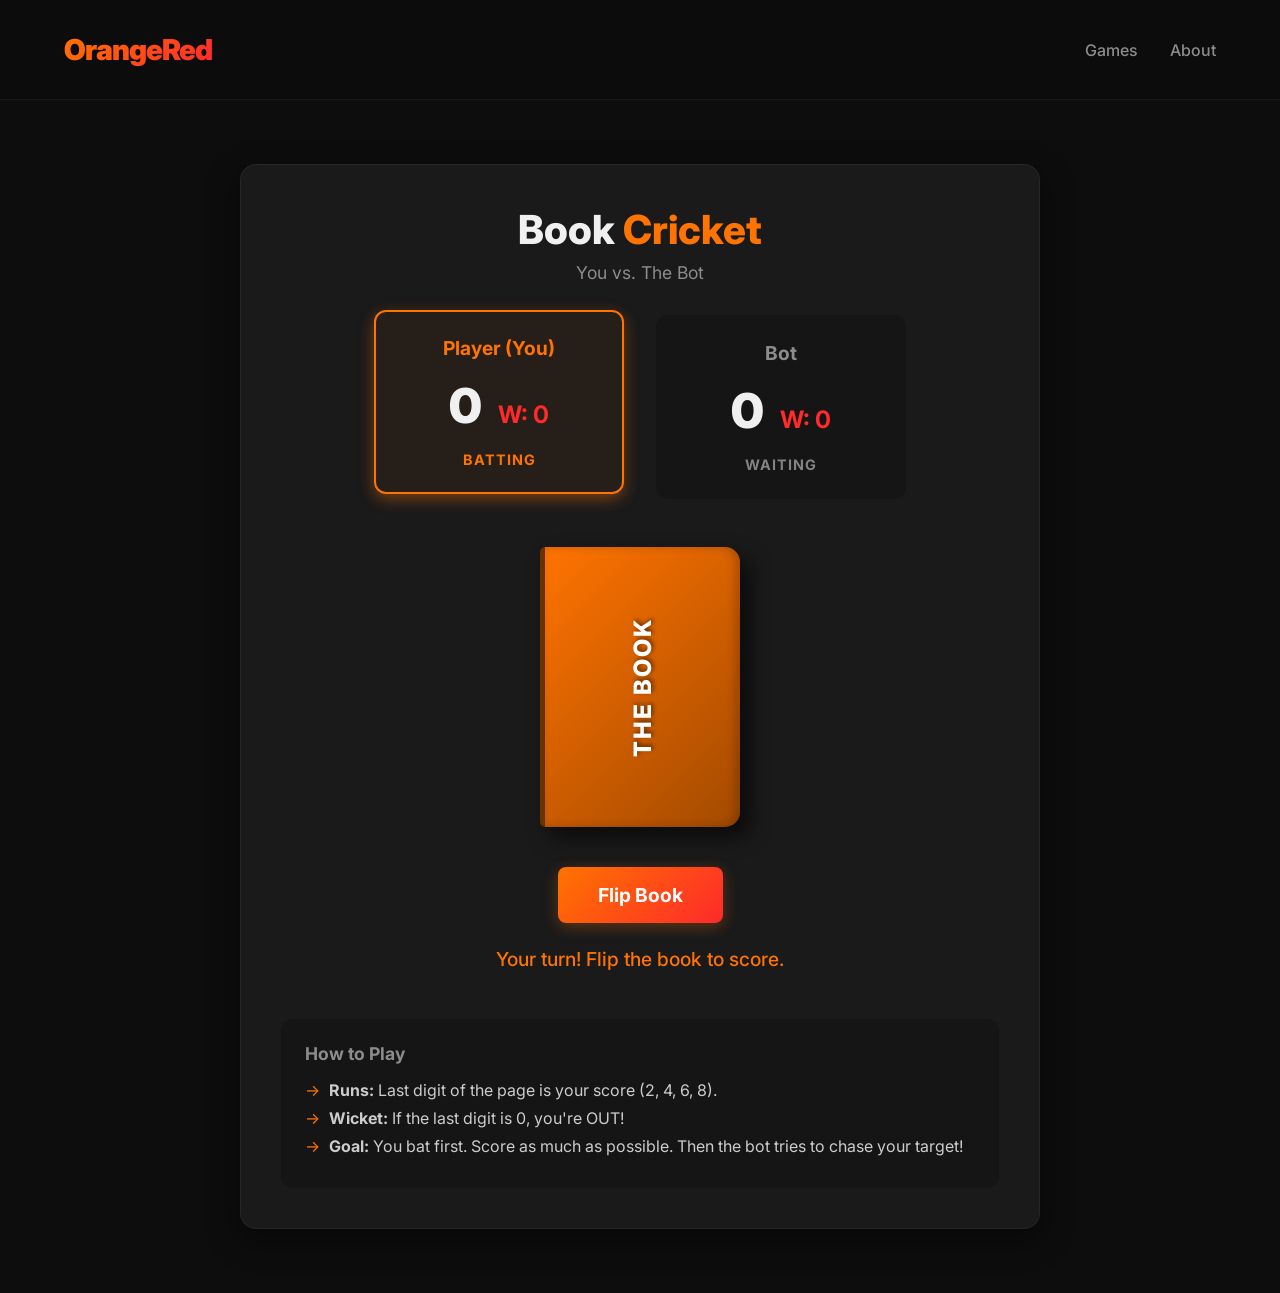
==== games/book-cricket/index.html @ 472a5297 "feat: add Book Cricket game versus bot" ====
<!DOCTYPE html>
<html lang="en">
<head>
  <meta charset="UTF-8">
  <meta name="viewport" content="width=device-width, initial-scale=1.0">
  <title>Book Cricket | OrangeRed</title>
  <link rel="preconnect" href="https://fonts.googleapis.com">
  <link rel="preconnect" href="https://fonts.gstatic.com" crossorigin>
  <link href="https://fonts.googleapis.com/css2?family=Inter:wght@400;500;700;800;900&display=swap" rel="stylesheet">
  <link rel="stylesheet" href="../../styles.css">
  <link rel="stylesheet" href="style.css">
</head>
<body>
  <header>
    <div class="logo" onclick="window.location.href='../../index.html'">OrangeRed</div>
    <nav>
      <ul>
        <li><a href="../../index.html">Games</a></li>
        <li><a href="../../index.html#">About</a></li>
      </ul>
    </nav>
  </header>

  <main>
    <div class="game-container animate-in">
      <div class="game-header">
        <h1>Book <span>Cricket</span></h1>
        <p>You vs. The Bot</p>
      </div>

      <div class="scoreboard">
        <div class="score-card player-score active-turn">
          <h3>Player (You)</h3>
          <div class="score-details">
            <span class="runs" id="player-runs">0</span>
            <span class="wickets" id="player-wickets">W: 0</span>
          </div>
          <div class="turn-indicator">Batting</div>
        </div>
        
        <div class="score-card bot-score">
          <h3>Bot</h3>
          <div class="score-details">
            <span class="runs" id="bot-runs">0</span>
            <span class="wickets" id="bot-wickets">W: 0</span>
          </div>
          <div class="turn-indicator">Waiting</div>
        </div>
      </div>

      <div class="game-area">
        <div class="book-visual">
          <div class="book-cover">
            <span class="book-title">The Book</span>
          </div>
          <div class="page-result hidden">
            <div class="page-number">Page: <span id="current-page">-</span></div>
            <div class="run-outcome" id="run-outcome">-</div>
          </div>
        </div>

        <div class="controls">
          <button id="flip-btn" class="primary-btn">Flip Book</button>
          <div id="game-status" class="status-message">Your turn! Flip the book to score.</div>
        </div>
      </div>
      
      <div class="rules-section">
        <h3>How to Play</h3>
        <ul>
          <li><strong>Runs:</strong> Last digit of the page is your score (2, 4, 6, 8).</li>
          <li><strong>Wicket:</strong> If the last digit is 0, you're OUT!</li>
          <li><strong>Goal:</strong> You bat first. Score as much as possible. Then the bot tries to chase your target!</li>
        </ul>
      </div>

    </div>
  </main>

  <div id="game-over-modal" class="modal hidden">
    <div class="modal-content">
      <h2 id="modal-title">Game Over</h2>
      <p id="modal-message">Result goes here.</p>
      <button id="restart-btn" class="primary-btn">Play Again</button>
      <button onclick="window.location.href='../../index.html'" class="secondary-btn">Back to Hub</button>
    </div>
  </div>

  <script src="script.js"></script>
</body>
</html>
---- styles.css ----
:root {
  --bg-color: #0d0d0d;
  --surface-color: #1a1a1a;
  --surface-hover: #262626;
  --text-main: #f0f0f0;
  --text-muted: #8c8c8c;
  --brand-orange: #ff7300;
  --brand-orange-glow: rgba(255, 115, 0, 0.4);
  --brand-red: #ff2a2a;
  --brand-red-glow: rgba(255, 42, 42, 0.4);
  
  --font-main: 'Inter', 'Segoe UI', Roboto, Helvetica, Arial, sans-serif;
}

* {
  box-sizing: border-box;
  margin: 0;
  padding: 0;
}

body {
  font-family: var(--font-main);
  background-color: var(--bg-color);
  color: var(--text-main);
  min-height: 100vh;
  display: flex;
  flex-direction: column;
  overflow-x: hidden;
}

/* Header */
header {
  padding: 2rem 5%;
  display: flex;
  justify-content: space-between;
  align-items: center;
  border-bottom: 1px solid rgba(255, 255, 255, 0.05);
  background: rgba(13, 13, 13, 0.8);
  backdrop-filter: blur(10px);
  position: sticky;
  top: 0;
  z-index: 100;
}

.logo {
  font-size: 1.8rem;
  font-weight: 900;
  letter-spacing: -1px;
  background: linear-gradient(135deg, var(--brand-orange), var(--brand-red));
  -webkit-background-clip: text;
  -webkit-text-fill-color: transparent;
  cursor: pointer;
  transition: opacity 0.3s ease;
}

.logo:hover {
  opacity: 0.8;
}

nav ul {
  display: flex;
  gap: 2rem;
  list-style: none;
}

nav a {
  color: var(--text-muted);
  text-decoration: none;
  font-weight: 500;
  font-size: 1rem;
  transition: color 0.3s ease;
}

nav a:hover, nav a.active {
  color: var(--brand-orange);
}

/* Main Content */
main {
  flex: 1;
  padding: 4rem 5%;
}

.hero {
  text-align: center;
  margin-bottom: 4rem;
}

.hero h1 {
  font-size: 3.5rem;
  font-weight: 800;
  margin-bottom: 1rem;
}

.hero h1 span {
  color: var(--brand-orange);
}

.hero p {
  font-size: 1.2rem;
  color: var(--text-muted);
  max-width: 600px;
  margin: 0 auto;
}

/* Games Grid */
.games-grid {
  display: grid;
  grid-template-columns: repeat(auto-fill, minmax(300px, 1fr));
  gap: 2rem;
  max-width: 1200px;
  margin: 0 auto;
}

.game-card {
  background-color: var(--surface-color);
  border-radius: 16px;
  padding: 2rem;
  text-decoration: none;
  color: var(--text-main);
  border: 1px solid rgba(255,255,255,0.05);
  transition: all 0.4s cubic-bezier(0.175, 0.885, 0.32, 1.275);
  position: relative;
  overflow: hidden;
  display: flex;
  flex-direction: column;
}

.game-card::before {
  content: '';
  position: absolute;
  top: 0; left: 0; right: 0; bottom: 0;
  border-radius: 16px;
  background: linear-gradient(135deg, var(--brand-orange-glow), transparent);
  opacity: 0;
  transition: opacity 0.4s ease;
  pointer-events: none;
}

.game-card:hover {
  transform: translateY(-8px);
  border-color: var(--brand-orange);
  box-shadow: 0 10px 30px rgba(0,0,0,0.5), 0 0 20px var(--brand-orange-glow);
  background-color: var(--surface-hover);
}

.game-card:hover::before {
  opacity: 1;
}

.game-icon {
  width: 60px;
  height: 60px;
  background: linear-gradient(135deg, #2a2a2a, #1a1a1a);
  border-radius: 12px;
  display: flex;
  align-items: center;
  justify-content: center;
  font-size: 1.8rem;
  margin-bottom: 1.5rem;
  border: 1px solid rgba(255,255,255,0.1);
  color: var(--brand-orange);
}

.game-card h2 {
  font-size: 1.5rem;
  margin-bottom: 0.5rem;
  font-weight: 700;
}

.game-card p {
  color: var(--text-muted);
  font-size: 0.95rem;
  line-height: 1.5;
  flex: 1;
}

.play-badge {
  display: inline-flex;
  align-items: center;
  gap: 0.5rem;
  margin-top: 1.5rem;
  font-size: 0.9rem;
  font-weight: 600;
  color: var(--brand-red);
  text-transform: uppercase;
  letter-spacing: 1px;
}

.game-card:hover .play-badge {
  color: var(--brand-orange);
}

/* Footer */
footer {
  padding: 2rem 5%;
  text-align: center;
  color: var(--text-muted);
  font-size: 0.9rem;
  border-top: 1px solid rgba(255, 255, 255, 0.05);
}

/* Utility Animations */
@keyframes fadeIn {
  from { opacity: 0; transform: translateY(20px); }
  to { opacity: 1; transform: translateY(0); }
}

.animate-in {
  animation: fadeIn 0.6s ease forwards;
  opacity: 0;
}

.delay-1 { animation-delay: 0.1s; }
.delay-2 { animation-delay: 0.2s; }
.delay-3 { animation-delay: 0.3s; }
.delay-4 { animation-delay: 0.4s; }
---- games/book-cricket/style.css ----
/* Book Cricket Styles */

.game-container {
  max-width: 800px;
  margin: 0 auto;
  background-color: var(--surface-color);
  border-radius: 16px;
  padding: 2.5rem;
  border: 1px solid rgba(255, 255, 255, 0.05);
  box-shadow: 0 10px 30px rgba(0,0,0,0.5);
}

.game-header {
  text-align: center;
  margin-bottom: 2rem;
}

.game-header h1 {
  font-size: 2.5rem;
  font-weight: 800;
  margin-bottom: 0.5rem;
}

.game-header h1 span {
  color: var(--brand-orange);
}

.game-header p {
  color: var(--text-muted);
  font-size: 1.1rem;
}

/* Scoreboard */
.scoreboard {
  display: flex;
  justify-content: center;
  gap: 2rem;
  margin-bottom: 3rem;
}

.score-card {
  flex: 1;
  max-width: 250px;
  background: rgba(0, 0, 0, 0.2);
  border: 2px solid transparent;
  border-radius: 12px;
  padding: 1.5rem;
  text-align: center;
  transition: all 0.3s ease;
  position: relative;
  overflow: hidden;
}

.score-card h3 {
  margin-bottom: 1rem;
  font-size: 1.2rem;
  color: var(--text-muted);
}

.score-details {
  display: flex;
  justify-content: center;
  align-items: baseline;
  gap: 1rem;
}

.runs {
  font-size: 3rem;
  font-weight: 900;
  color: var(--text-main);
}

.wickets {
  font-size: 1.5rem;
  font-weight: 700;
  color: var(--brand-red);
}

.turn-indicator {
  margin-top: 1rem;
  font-size: 0.9rem;
  font-weight: 700;
  text-transform: uppercase;
  letter-spacing: 1px;
  opacity: 0.5;
}

.active-turn {
  border-color: var(--brand-orange);
  background: rgba(255, 115, 0, 0.05);
  transform: translateY(-5px);
  box-shadow: 0 5px 15px var(--brand-orange-glow);
}

.active-turn h3 {
  color: var(--brand-orange);
}

.active-turn .turn-indicator {
  color: var(--brand-orange);
  opacity: 1;
}

/* Game Area */
.game-area {
  display: flex;
  flex-direction: column;
  align-items: center;
  gap: 2.5rem;
  margin-bottom: 3rem;
}

/* Book Visual */
.book-visual {
  width: 200px;
  height: 280px;
  background: linear-gradient(135deg, #4a2c11, #2c1605);
  border-radius: 5px 15px 15px 5px;
  box-shadow: inset 5px 0 20px rgba(0,0,0,0.8), 10px 10px 20px rgba(0,0,0,0.6);
  position: relative;
  display: flex;
  justify-content: center;
  align-items: center;
  perspective: 1000px;
  transform-style: preserve-3d;
  transition: transform 0.3s ease;
}

.book-visual::before {
  content: '';
  position: absolute;
  left: 5px;
  top: 0;
  bottom: 0;
  width: 2px;
  background: rgba(255,255,255,0.1);
}

.book-visual.animating {
  animation: shake 0.4s ease;
}

@keyframes shake {
  0% { transform: rotate(0deg) translateY(0); }
  25% { transform: rotate(-5deg) translateY(-10px); }
  50% { transform: rotate(5deg) translateY(0); }
  75% { transform: rotate(-3deg) translateY(-5px); }
  100% { transform: rotate(0deg) translateY(0); }
}

.book-cover {
  position: absolute;
  top: 0;
  left: 0;
  width: 100%;
  height: 100%;
  display: flex;
  justify-content: center;
  align-items: center;
  transform-origin: left center;
  transition: transform 0.6s cubic-bezier(0.4, 0, 0.2, 1);
  background: linear-gradient(135deg, var(--brand-orange), #a34a00);
  border-radius: 5px 15px 15px 5px;
  border-left: 5px solid #6b3000;
  z-index: 2;
  box-shadow: inset -5px 0 10px rgba(0,0,0,0.2);
}

.book-visual.open .book-cover {
  transform: rotateY(-120deg);
  opacity: 0;
  pointer-events: none;
}

.book-title {
  color: white;
  font-size: 1.5rem;
  font-weight: 800;
  text-transform: uppercase;
  letter-spacing: 2px;
  transform: rotate(-90deg);
  text-shadow: 2px 2px 4px rgba(0,0,0,0.5);
}

.page-result {
  background: #fdf5e6;
  width: 90%;
  height: 95%;
  border-radius: 2px 10px 10px 2px;
  display: flex;
  flex-direction: column;
  justify-content: center;
  align-items: center;
  color: #333;
  box-shadow: inset -5px 0 10px rgba(0,0,0,0.1);
  padding: 1rem;
}

.page-result.hidden {
  display: none;
}

.page-number {
  font-size: 1rem;
  font-weight: 600;
  color: #666;
  margin-bottom: 1.5rem;
}

.run-outcome {
  font-size: 4.5rem;
  font-weight: 900;
  color: var(--brand-orange);
  text-shadow: 1px 1px 2px rgba(0,0,0,0.2);
}

.run-outcome.out {
  color: var(--brand-red);
}

/* Controls */
.controls {
  text-align: center;
}

.primary-btn {
  background: linear-gradient(135deg, var(--brand-orange), var(--brand-red));
  color: white;
  border: none;
  padding: 1rem 2.5rem;
  font-size: 1.2rem;
  font-weight: 700;
  border-radius: 8px;
  cursor: pointer;
  transition: transform 0.2s, box-shadow 0.2s;
  font-family: inherit;
  margin-bottom: 1.5rem;
  box-shadow: 0 4px 15px rgba(255, 115, 0, 0.3);
}

.primary-btn:hover {
  transform: translateY(-2px);
  box-shadow: 0 6px 20px rgba(255, 115, 0, 0.5);
}

.primary-btn:active {
  transform: translateY(1px);
}

.primary-btn:disabled {
  background: #444;
  color: #888;
  cursor: not-allowed;
  transform: none;
  box-shadow: none;
}

.status-message {
  font-size: 1.2rem;
  font-weight: 500;
  color: var(--brand-orange);
  min-height: 1.5rem;
  transition: color 0.3s ease;
}

.status-message.danger {
  color: var(--brand-red);
}

/* Rules Section */
.rules-section {
  background: rgba(0,0,0,0.2);
  border-radius: 12px;
  padding: 1.5rem;
}

.rules-section h3 {
  color: var(--text-muted);
  margin-bottom: 1rem;
  font-size: 1.1rem;
}

.rules-section ul {
  list-style-type: none;
}

.rules-section li {
  margin-bottom: 0.5rem;
  color: #ccc;
  padding-left: 1.5rem;
  position: relative;
}

.rules-section li::before {
  content: '→';
  position: absolute;
  left: 0;
  color: var(--brand-orange);
}

/* Modal */
.modal {
  position: fixed;
  top: 0; left: 0; right: 0; bottom: 0;
  background: rgba(0,0,0,0.8);
  backdrop-filter: blur(5px);
  display: flex;
  justify-content: center;
  align-items: center;
  z-index: 1000;
  opacity: 1;
  transition: opacity 0.3s ease;
}

.modal.hidden {
  opacity: 0;
  pointer-events: none;
}

.modal-content {
  background: var(--surface-color);
  padding: 3rem;
  border-radius: 16px;
  text-align: center;
  max-width: 400px;
  width: 90%;
  border: 1px solid rgba(255,255,255,0.1);
  box-shadow: 0 20px 40px rgba(0,0,0,0.6);
  transform: translateY(0);
  transition: transform 0.3s cubic-bezier(0.175, 0.885, 0.32, 1.275);
}

.modal.hidden .modal-content {
  transform: translateY(50px);
}

.modal h2 {
  font-size: 2.5rem;
  margin-bottom: 1rem;
  background: linear-gradient(135deg, var(--brand-orange), var(--brand-red));
  -webkit-background-clip: text;
  -webkit-text-fill-color: transparent;
}

.modal p {
  font-size: 1.2rem;
  margin-bottom: 2rem;
  color: var(--text-main);
  line-height: 1.5;
}

.secondary-btn {
  background: transparent;
  color: var(--text-muted);
  border: 1px solid rgba(255,255,255,0.2);
  padding: 1rem 2.5rem;
  font-size: 1rem;
  font-weight: 600;
  border-radius: 8px;
  cursor: pointer;
  transition: all 0.2s;
  font-family: inherit;
  margin-left: 1rem;
}

.secondary-btn:hover {
  background: rgba(255,255,255,0.05);
  color: var(--text-main);
}

/* Responsive */
@media (max-width: 600px) {
  .scoreboard {
    flex-direction: column;
    gap: 1rem;
  }
  
  .modal-content button {
    display: block;
    width: 100%;
    margin: 0 0 1rem 0;
  }
}
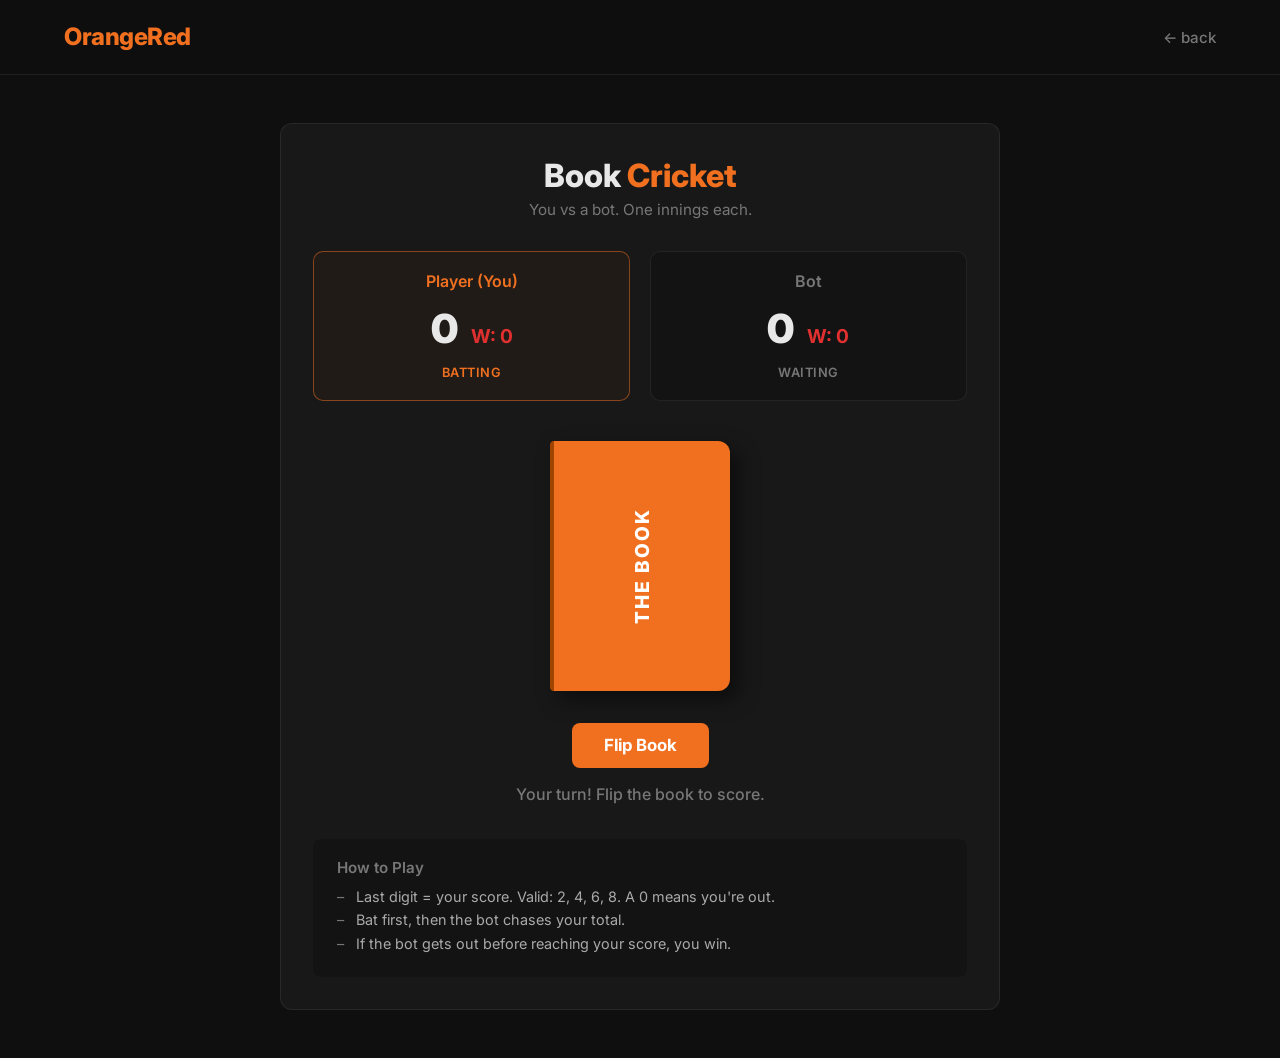
==== commit 439ce682: "Snake is inevitable now" ====
--- a/games/book-cricket/index.html
+++ b/games/book-cricket/index.html
@@ -15,8 +15,7 @@
     <div class="logo" onclick="window.location.href='../../index.html'">OrangeRed</div>
     <nav>
       <ul>
-        <li><a href="../../index.html">Games</a></li>
-        <li><a href="../../index.html#">About</a></li>
+        <li><a href="../../index.html">← back</a></li>
       </ul>
     </nav>
   </header>
@@ -25,7 +24,7 @@
     <div class="game-container animate-in">
       <div class="game-header">
         <h1>Book <span>Cricket</span></h1>
-        <p>You vs. The Bot</p>
+        <p>You vs a bot. One innings each.</p>
       </div>
 
       <div class="scoreboard">
@@ -61,16 +60,16 @@
 
         <div class="controls">
           <button id="flip-btn" class="primary-btn">Flip Book</button>
-          <div id="game-status" class="status-message">Your turn! Flip the book to score.</div>
+          <div id="game-status" class="status-message">Flip the book to score.</div>
         </div>
       </div>
       
       <div class="rules-section">
         <h3>How to Play</h3>
         <ul>
-          <li><strong>Runs:</strong> Last digit of the page is your score (2, 4, 6, 8).</li>
-          <li><strong>Wicket:</strong> If the last digit is 0, you're OUT!</li>
-          <li><strong>Goal:</strong> You bat first. Score as much as possible. Then the bot tries to chase your target!</li>
+          <li>Last digit = your score. Valid: 2, 4, 6, 8. A 0 means you're out.</li>
+          <li>Bat first, then the bot chases your total.</li>
+          <li>If the bot gets out before reaching your score, you win.</li>
         </ul>
       </div>
 
@@ -82,7 +81,7 @@
       <h2 id="modal-title">Game Over</h2>
       <p id="modal-message">Result goes here.</p>
       <button id="restart-btn" class="primary-btn">Play Again</button>
-      <button onclick="window.location.href='../../index.html'" class="secondary-btn">Back to Hub</button>
+      <button onclick="window.location.href='../../index.html'" class="secondary-btn">Back</button>
     </div>
   </div>
 
--- a/styles.css
+++ b/styles.css
@@ -1,15 +1,13 @@
 :root {
-  --bg-color: #0d0d0d;
-  --surface-color: #1a1a1a;
-  --surface-hover: #262626;
-  --text-main: #f0f0f0;
-  --text-muted: #8c8c8c;
-  --brand-orange: #ff7300;
-  --brand-orange-glow: rgba(255, 115, 0, 0.4);
-  --brand-red: #ff2a2a;
-  --brand-red-glow: rgba(255, 42, 42, 0.4);
-  
-  --font-main: 'Inter', 'Segoe UI', Roboto, Helvetica, Arial, sans-serif;
+  --bg: #0f0f0f;
+  --surface: #181818;
+  --surface-hover: #222;
+  --text: #e8e8e8;
+  --muted: #777;
+  --orange: #f07020;
+  --red: #e03030;
+  --border: rgba(255, 255, 255, 0.07);
+  --font: 'Inter', system-ui, sans-serif;
 }
 
 * {
@@ -19,199 +17,156 @@
 }
 
 body {
-  font-family: var(--font-main);
-  background-color: var(--bg-color);
-  color: var(--text-main);
+  font-family: var(--font);
+  background: var(--bg);
+  color: var(--text);
   min-height: 100vh;
   display: flex;
   flex-direction: column;
-  overflow-x: hidden;
 }
 
-/* Header */
 header {
-  padding: 2rem 5%;
+  padding: 1.4rem 5%;
   display: flex;
   justify-content: space-between;
   align-items: center;
-  border-bottom: 1px solid rgba(255, 255, 255, 0.05);
-  background: rgba(13, 13, 13, 0.8);
-  backdrop-filter: blur(10px);
+  border-bottom: 1px solid var(--border);
   position: sticky;
   top: 0;
+  background: rgba(15, 15, 15, 0.9);
+  backdrop-filter: blur(8px);
   z-index: 100;
 }
 
 .logo {
-  font-size: 1.8rem;
-  font-weight: 900;
-  letter-spacing: -1px;
-  background: linear-gradient(135deg, var(--brand-orange), var(--brand-red));
-  -webkit-background-clip: text;
-  -webkit-text-fill-color: transparent;
+  font-size: 1.5rem;
+  font-weight: 800;
+  color: var(--orange);
   cursor: pointer;
-  transition: opacity 0.3s ease;
-}
-
-.logo:hover {
-  opacity: 0.8;
+  letter-spacing: -0.5px;
 }
 
 nav ul {
+  list-style: none;
   display: flex;
-  gap: 2rem;
-  list-style: none;
+  gap: 1.8rem;
 }
 
 nav a {
-  color: var(--text-muted);
+  color: var(--muted);
   text-decoration: none;
+  font-size: 0.95rem;
   font-weight: 500;
-  font-size: 1rem;
-  transition: color 0.3s ease;
+  transition: color 0.2s;
 }
 
-nav a:hover, nav a.active {
-  color: var(--brand-orange);
+nav a:hover,
+nav a.active {
+  color: var(--text);
 }
 
-/* Main Content */
 main {
   flex: 1;
-  padding: 4rem 5%;
+  padding: 3rem 5%;
 }
 
 .hero {
-  text-align: center;
-  margin-bottom: 4rem;
+  margin-bottom: 3.5rem;
 }
 
 .hero h1 {
-  font-size: 3.5rem;
+  font-size: 2.6rem;
   font-weight: 800;
-  margin-bottom: 1rem;
+  line-height: 1.2;
+  margin-bottom: 0.8rem;
+  letter-spacing: -1px;
 }
 
 .hero h1 span {
-  color: var(--brand-orange);
+  color: var(--orange);
 }
 
 .hero p {
-  font-size: 1.2rem;
-  color: var(--text-muted);
-  max-width: 600px;
-  margin: 0 auto;
+  color: var(--muted);
+  font-size: 1rem;
+  max-width: 480px;
+  line-height: 1.6;
 }
 
-/* Games Grid */
 .games-grid {
   display: grid;
-  grid-template-columns: repeat(auto-fill, minmax(300px, 1fr));
-  gap: 2rem;
-  max-width: 1200px;
-  margin: 0 auto;
+  grid-template-columns: repeat(auto-fill, minmax(280px, 1fr));
+  gap: 1.5rem;
+  max-width: 1100px;
 }
 
 .game-card {
-  background-color: var(--surface-color);
-  border-radius: 16px;
-  padding: 2rem;
+  background: var(--surface);
+  border-radius: 12px;
+  padding: 1.8rem;
   text-decoration: none;
-  color: var(--text-main);
-  border: 1px solid rgba(255,255,255,0.05);
-  transition: all 0.4s cubic-bezier(0.175, 0.885, 0.32, 1.275);
-  position: relative;
-  overflow: hidden;
+  color: var(--text);
+  border: 1px solid var(--border);
+  transition: border-color 0.2s, background 0.2s, transform 0.2s;
   display: flex;
   flex-direction: column;
 }
 
-.game-card::before {
-  content: '';
-  position: absolute;
-  top: 0; left: 0; right: 0; bottom: 0;
-  border-radius: 16px;
-  background: linear-gradient(135deg, var(--brand-orange-glow), transparent);
-  opacity: 0;
-  transition: opacity 0.4s ease;
-  pointer-events: none;
-}
-
 .game-card:hover {
-  transform: translateY(-8px);
-  border-color: var(--brand-orange);
-  box-shadow: 0 10px 30px rgba(0,0,0,0.5), 0 0 20px var(--brand-orange-glow);
-  background-color: var(--surface-hover);
-}
-
-.game-card:hover::before {
-  opacity: 1;
+  border-color: rgba(240, 112, 32, 0.4);
+  background: var(--surface-hover);
+  transform: translateY(-3px);
 }
 
 .game-icon {
-  width: 60px;
-  height: 60px;
-  background: linear-gradient(135deg, #2a2a2a, #1a1a1a);
-  border-radius: 12px;
-  display: flex;
-  align-items: center;
-  justify-content: center;
-  font-size: 1.8rem;
-  margin-bottom: 1.5rem;
-  border: 1px solid rgba(255,255,255,0.1);
-  color: var(--brand-orange);
+  font-size: 2rem;
+  margin-bottom: 1rem;
 }
 
 .game-card h2 {
-  font-size: 1.5rem;
-  margin-bottom: 0.5rem;
+  font-size: 1.2rem;
   font-weight: 700;
+  margin-bottom: 0.4rem;
 }
 
 .game-card p {
-  color: var(--text-muted);
-  font-size: 0.95rem;
-  line-height: 1.5;
+  color: var(--muted);
+  font-size: 0.9rem;
+  line-height: 1.55;
   flex: 1;
 }
 
 .play-badge {
-  display: inline-flex;
-  align-items: center;
-  gap: 0.5rem;
-  margin-top: 1.5rem;
-  font-size: 0.9rem;
+  margin-top: 1.2rem;
+  font-size: 0.85rem;
   font-weight: 600;
-  color: var(--brand-red);
-  text-transform: uppercase;
-  letter-spacing: 1px;
+  color: var(--orange);
+  letter-spacing: 0.5px;
 }
 
 .game-card:hover .play-badge {
-  color: var(--brand-orange);
+  color: var(--text);
 }
 
-/* Footer */
 footer {
-  padding: 2rem 5%;
+  padding: 1.5rem 5%;
   text-align: center;
-  color: var(--text-muted);
-  font-size: 0.9rem;
-  border-top: 1px solid rgba(255, 255, 255, 0.05);
+  color: var(--muted);
+  font-size: 0.85rem;
+  border-top: 1px solid var(--border);
 }
 
-/* Utility Animations */
-@keyframes fadeIn {
-  from { opacity: 0; transform: translateY(20px); }
-  to { opacity: 1; transform: translateY(0); }
+@keyframes fadeUp {
+  from { opacity: 0; transform: translateY(16px); }
+  to   { opacity: 1; transform: translateY(0); }
 }
 
 .animate-in {
-  animation: fadeIn 0.6s ease forwards;
+  animation: fadeUp 0.5s ease forwards;
   opacity: 0;
 }
 
-.delay-1 { animation-delay: 0.1s; }
-.delay-2 { animation-delay: 0.2s; }
-.delay-3 { animation-delay: 0.3s; }
-.delay-4 { animation-delay: 0.4s; }
+.delay-1 { animation-delay: 0.05s; }
+.delay-2 { animation-delay: 0.1s; }
+.delay-3 { animation-delay: 0.15s; }
+.delay-4 { animation-delay: 0.2s; }
--- a/games/book-cricket/style.css
+++ b/games/book-cricket/style.css
@@ -1,13 +1,10 @@
-/* Book Cricket Styles */
-
 .game-container {
-  max-width: 800px;
+  max-width: 720px;
   margin: 0 auto;
-  background-color: var(--surface-color);
-  border-radius: 16px;
-  padding: 2.5rem;
-  border: 1px solid rgba(255, 255, 255, 0.05);
-  box-shadow: 0 10px 30px rgba(0,0,0,0.5);
+  background: var(--surface);
+  border-radius: 12px;
+  padding: 2rem;
+  border: 1px solid var(--border);
 }
 
 .game-header {
@@ -16,300 +13,254 @@
 }
 
 .game-header h1 {
-  font-size: 2.5rem;
+  font-size: 2rem;
   font-weight: 800;
-  margin-bottom: 0.5rem;
+  margin-bottom: 0.3rem;
 }
 
 .game-header h1 span {
-  color: var(--brand-orange);
+  color: var(--orange);
 }
 
 .game-header p {
-  color: var(--text-muted);
-  font-size: 1.1rem;
-}
-
-/* Scoreboard */
+  color: var(--muted);
+  font-size: 0.95rem;
+}
+
 .scoreboard {
   display: flex;
-  justify-content: center;
-  gap: 2rem;
-  margin-bottom: 3rem;
+  gap: 1.2rem;
+  margin-bottom: 2.5rem;
 }
 
 .score-card {
   flex: 1;
-  max-width: 250px;
   background: rgba(0, 0, 0, 0.2);
-  border: 2px solid transparent;
-  border-radius: 12px;
-  padding: 1.5rem;
+  border: 1px solid var(--border);
+  border-radius: 10px;
+  padding: 1.2rem;
   text-align: center;
-  transition: all 0.3s ease;
+  transition: border-color 0.2s;
+}
+
+.score-card h3 {
+  margin-bottom: 0.8rem;
+  font-size: 1rem;
+  color: var(--muted);
+  font-weight: 600;
+}
+
+.score-details {
+  display: flex;
+  justify-content: center;
+  align-items: baseline;
+  gap: 0.8rem;
+}
+
+.runs {
+  font-size: 2.5rem;
+  font-weight: 900;
+}
+
+.wickets {
+  font-size: 1.2rem;
+  font-weight: 700;
+  color: var(--red);
+}
+
+.turn-indicator {
+  margin-top: 0.8rem;
+  font-size: 0.8rem;
+  font-weight: 600;
+  text-transform: uppercase;
+  letter-spacing: 0.5px;
+  color: var(--muted);
+}
+
+.active-turn {
+  border-color: rgba(240, 112, 32, 0.5);
+  background: rgba(240, 112, 32, 0.04);
+}
+
+.active-turn h3 {
+  color: var(--orange);
+}
+
+.active-turn .turn-indicator {
+  color: var(--orange);
+}
+
+.game-area {
+  display: flex;
+  flex-direction: column;
+  align-items: center;
+  gap: 2rem;
+  margin-bottom: 2rem;
+}
+
+.book-visual {
+  width: 180px;
+  height: 250px;
+  background: #2a1800;
+  border-radius: 4px 12px 12px 4px;
+  box-shadow: inset 4px 0 15px rgba(0,0,0,0.6), 8px 8px 20px rgba(0,0,0,0.5);
   position: relative;
-  overflow: hidden;
-}
-
-.score-card h3 {
-  margin-bottom: 1rem;
-  font-size: 1.2rem;
-  color: var(--text-muted);
-}
-
-.score-details {
-  display: flex;
-  justify-content: center;
-  align-items: baseline;
-  gap: 1rem;
-}
-
-.runs {
-  font-size: 3rem;
-  font-weight: 900;
-  color: var(--text-main);
-}
-
-.wickets {
-  font-size: 1.5rem;
-  font-weight: 700;
-  color: var(--brand-red);
-}
-
-.turn-indicator {
-  margin-top: 1rem;
-  font-size: 0.9rem;
-  font-weight: 700;
-  text-transform: uppercase;
-  letter-spacing: 1px;
-  opacity: 0.5;
-}
-
-.active-turn {
-  border-color: var(--brand-orange);
-  background: rgba(255, 115, 0, 0.05);
-  transform: translateY(-5px);
-  box-shadow: 0 5px 15px var(--brand-orange-glow);
-}
-
-.active-turn h3 {
-  color: var(--brand-orange);
-}
-
-.active-turn .turn-indicator {
-  color: var(--brand-orange);
-  opacity: 1;
-}
-
-/* Game Area */
-.game-area {
-  display: flex;
-  flex-direction: column;
-  align-items: center;
-  gap: 2.5rem;
-  margin-bottom: 3rem;
-}
-
-/* Book Visual */
-.book-visual {
-  width: 200px;
-  height: 280px;
-  background: linear-gradient(135deg, #4a2c11, #2c1605);
-  border-radius: 5px 15px 15px 5px;
-  box-shadow: inset 5px 0 20px rgba(0,0,0,0.8), 10px 10px 20px rgba(0,0,0,0.6);
-  position: relative;
-  display: flex;
-  justify-content: center;
-  align-items: center;
-  perspective: 1000px;
-  transform-style: preserve-3d;
-  transition: transform 0.3s ease;
-}
-
-.book-visual::before {
-  content: '';
-  position: absolute;
-  left: 5px;
-  top: 0;
-  bottom: 0;
-  width: 2px;
-  background: rgba(255,255,255,0.1);
+  display: flex;
+  justify-content: center;
+  align-items: center;
 }
 
 .book-visual.animating {
-  animation: shake 0.4s ease;
+  animation: shake 0.35s ease;
 }
 
 @keyframes shake {
-  0% { transform: rotate(0deg) translateY(0); }
-  25% { transform: rotate(-5deg) translateY(-10px); }
-  50% { transform: rotate(5deg) translateY(0); }
-  75% { transform: rotate(-3deg) translateY(-5px); }
-  100% { transform: rotate(0deg) translateY(0); }
+  0%   { transform: rotate(0deg); }
+  25%  { transform: rotate(-4deg) translateY(-8px); }
+  60%  { transform: rotate(4deg); }
+  100% { transform: rotate(0deg); }
 }
 
 .book-cover {
   position: absolute;
-  top: 0;
-  left: 0;
-  width: 100%;
-  height: 100%;
-  display: flex;
-  justify-content: center;
-  align-items: center;
-  transform-origin: left center;
-  transition: transform 0.6s cubic-bezier(0.4, 0, 0.2, 1);
-  background: linear-gradient(135deg, var(--brand-orange), #a34a00);
-  border-radius: 5px 15px 15px 5px;
-  border-left: 5px solid #6b3000;
+  top: 0; left: 0;
+  width: 100%; height: 100%;
+  display: flex;
+  justify-content: center;
+  align-items: center;
+  background: var(--orange);
+  border-radius: 4px 12px 12px 4px;
+  border-left: 4px solid #a04500;
   z-index: 2;
-  box-shadow: inset -5px 0 10px rgba(0,0,0,0.2);
+  transition: transform 0.5s ease, opacity 0.5s ease;
 }
 
 .book-visual.open .book-cover {
-  transform: rotateY(-120deg);
+  transform: rotateY(-110deg);
   opacity: 0;
   pointer-events: none;
 }
 
 .book-title {
   color: white;
-  font-size: 1.5rem;
+  font-size: 1.2rem;
   font-weight: 800;
   text-transform: uppercase;
   letter-spacing: 2px;
   transform: rotate(-90deg);
-  text-shadow: 2px 2px 4px rgba(0,0,0,0.5);
 }
 
 .page-result {
-  background: #fdf5e6;
-  width: 90%;
-  height: 95%;
-  border-radius: 2px 10px 10px 2px;
+  background: #fdf5e4;
+  width: 88%;
+  height: 93%;
+  border-radius: 2px 8px 8px 2px;
   display: flex;
   flex-direction: column;
   justify-content: center;
   align-items: center;
   color: #333;
-  box-shadow: inset -5px 0 10px rgba(0,0,0,0.1);
   padding: 1rem;
 }
 
-.page-result.hidden {
-  display: none;
-}
+.page-result.hidden { display: none; }
 
 .page-number {
-  font-size: 1rem;
-  font-weight: 600;
-  color: #666;
-  margin-bottom: 1.5rem;
+  font-size: 0.85rem;
+  color: #888;
+  margin-bottom: 1rem;
 }
 
 .run-outcome {
-  font-size: 4.5rem;
+  font-size: 4rem;
   font-weight: 900;
-  color: var(--brand-orange);
-  text-shadow: 1px 1px 2px rgba(0,0,0,0.2);
+  color: #c05000;
 }
 
 .run-outcome.out {
-  color: var(--brand-red);
-}
-
-/* Controls */
+  color: #cc2222;
+}
+
 .controls {
   text-align: center;
 }
 
 .primary-btn {
-  background: linear-gradient(135deg, var(--brand-orange), var(--brand-red));
-  color: white;
+  background: var(--orange);
+  color: #fff;
   border: none;
-  padding: 1rem 2.5rem;
-  font-size: 1.2rem;
+  padding: 0.8rem 2rem;
+  font-size: 1.05rem;
   font-weight: 700;
   border-radius: 8px;
   cursor: pointer;
-  transition: transform 0.2s, box-shadow 0.2s;
-  font-family: inherit;
-  margin-bottom: 1.5rem;
-  box-shadow: 0 4px 15px rgba(255, 115, 0, 0.3);
-}
-
-.primary-btn:hover {
-  transform: translateY(-2px);
-  box-shadow: 0 6px 20px rgba(255, 115, 0, 0.5);
-}
-
-.primary-btn:active {
-  transform: translateY(1px);
-}
-
+  transition: opacity 0.2s;
+  font-family: var(--font);
+  margin-bottom: 1rem;
+  display: block;
+  margin-left: auto;
+  margin-right: auto;
+}
+
+.primary-btn:hover  { opacity: 0.85; }
+.primary-btn:active { opacity: 0.7;  }
 .primary-btn:disabled {
-  background: #444;
-  color: #888;
+  background: #2a2a2a;
+  color: #555;
   cursor: not-allowed;
-  transform: none;
-  box-shadow: none;
 }
 
 .status-message {
-  font-size: 1.2rem;
+  font-size: 1rem;
   font-weight: 500;
-  color: var(--brand-orange);
-  min-height: 1.5rem;
-  transition: color 0.3s ease;
-}
-
-.status-message.danger {
-  color: var(--brand-red);
-}
-
-/* Rules Section */
+  color: var(--muted);
+  min-height: 1.4rem;
+}
+
+.status-message.danger { color: var(--red); }
+
 .rules-section {
   background: rgba(0,0,0,0.2);
-  border-radius: 12px;
-  padding: 1.5rem;
+  border-radius: 8px;
+  padding: 1.2rem 1.5rem;
 }
 
 .rules-section h3 {
-  color: var(--text-muted);
-  margin-bottom: 1rem;
-  font-size: 1.1rem;
+  color: var(--muted);
+  margin-bottom: 0.7rem;
+  font-size: 0.95rem;
+  font-weight: 600;
 }
 
 .rules-section ul {
-  list-style-type: none;
+  list-style: none;
 }
 
 .rules-section li {
-  margin-bottom: 0.5rem;
-  color: #ccc;
-  padding-left: 1.5rem;
+  margin-bottom: 0.4rem;
+  color: #aaa;
+  font-size: 0.9rem;
+  padding-left: 1.2rem;
   position: relative;
 }
 
 .rules-section li::before {
-  content: '→';
+  content: '–';
   position: absolute;
   left: 0;
-  color: var(--brand-orange);
-}
-
-/* Modal */
+  color: var(--muted);
+}
+
 .modal {
   position: fixed;
   top: 0; left: 0; right: 0; bottom: 0;
-  background: rgba(0,0,0,0.8);
-  backdrop-filter: blur(5px);
+  background: rgba(0,0,0,0.75);
+  backdrop-filter: blur(4px);
   display: flex;
   justify-content: center;
   align-items: center;
   z-index: 1000;
-  opacity: 1;
-  transition: opacity 0.3s ease;
+  transition: opacity 0.2s ease;
 }
 
 .modal.hidden {
@@ -318,66 +269,47 @@
 }
 
 .modal-content {
-  background: var(--surface-color);
-  padding: 3rem;
-  border-radius: 16px;
+  background: var(--surface);
+  padding: 2.5rem;
+  border-radius: 12px;
   text-align: center;
-  max-width: 400px;
+  max-width: 380px;
   width: 90%;
-  border: 1px solid rgba(255,255,255,0.1);
-  box-shadow: 0 20px 40px rgba(0,0,0,0.6);
-  transform: translateY(0);
-  transition: transform 0.3s cubic-bezier(0.175, 0.885, 0.32, 1.275);
-}
-
-.modal.hidden .modal-content {
-  transform: translateY(50px);
+  border: 1px solid var(--border);
 }
 
 .modal h2 {
-  font-size: 2.5rem;
-  margin-bottom: 1rem;
-  background: linear-gradient(135deg, var(--brand-orange), var(--brand-red));
-  -webkit-background-clip: text;
-  -webkit-text-fill-color: transparent;
+  font-size: 2rem;
+  margin-bottom: 0.8rem;
+  color: var(--orange);
 }
 
 .modal p {
-  font-size: 1.2rem;
-  margin-bottom: 2rem;
-  color: var(--text-main);
+  font-size: 1.1rem;
+  margin-bottom: 1.8rem;
+  color: var(--text);
   line-height: 1.5;
 }
 
 .secondary-btn {
   background: transparent;
-  color: var(--text-muted);
-  border: 1px solid rgba(255,255,255,0.2);
-  padding: 1rem 2.5rem;
-  font-size: 1rem;
+  border: 1px solid rgba(255,255,255,0.15);
+  color: var(--muted);
+  padding: 0.7rem 1.5rem;
+  font-size: 0.95rem;
   font-weight: 600;
   border-radius: 8px;
   cursor: pointer;
-  transition: all 0.2s;
-  font-family: inherit;
-  margin-left: 1rem;
+  font-family: var(--font);
+  margin-left: 0.8rem;
+  transition: background 0.2s, color 0.2s;
 }
 
 .secondary-btn:hover {
-  background: rgba(255,255,255,0.05);
-  color: var(--text-main);
-}
-
-/* Responsive */
-@media (max-width: 600px) {
-  .scoreboard {
-    flex-direction: column;
-    gap: 1rem;
-  }
-  
-  .modal-content button {
-    display: block;
-    width: 100%;
-    margin: 0 0 1rem 0;
-  }
-}
+  background: #222;
+  color: var(--text);
+}
+
+@media (max-width: 560px) {
+  .scoreboard { flex-direction: column; }
+}
